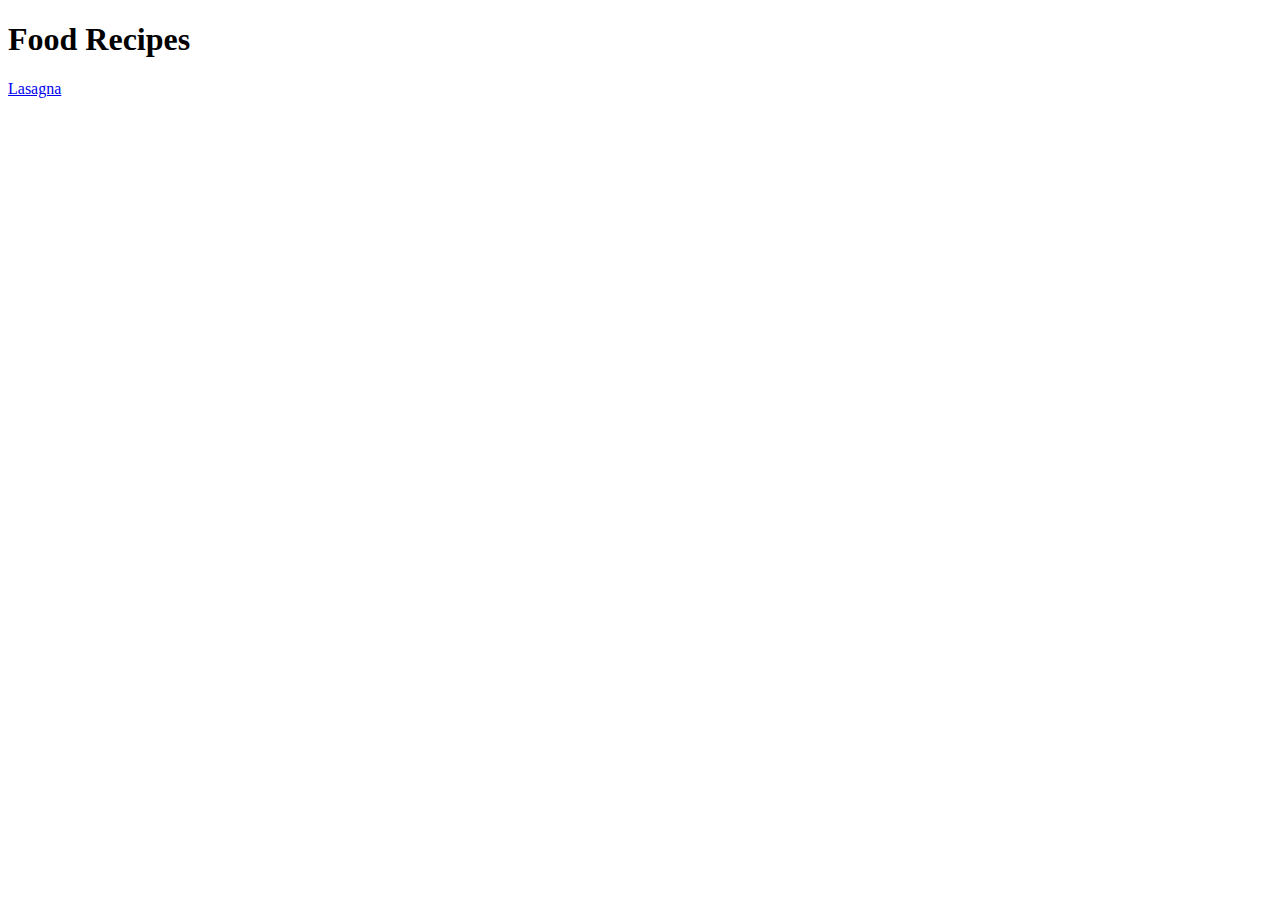
==== index.html @ 6eaa4002 "made a landing page" ====
<!DOCTYPE html>
<html lang="en">
<head>
    <meta charset="UTF-8">
    <meta name="viewport" content="width=device-width, initial-scale=1.0">
    <title>Document</title>
</head>
<body>
    <h1>
        Food Recipes
    </h1>

    <a href=""></a>

    <a href="recipes/lasagna.html"> Lasagna </a>
</body>
</html>
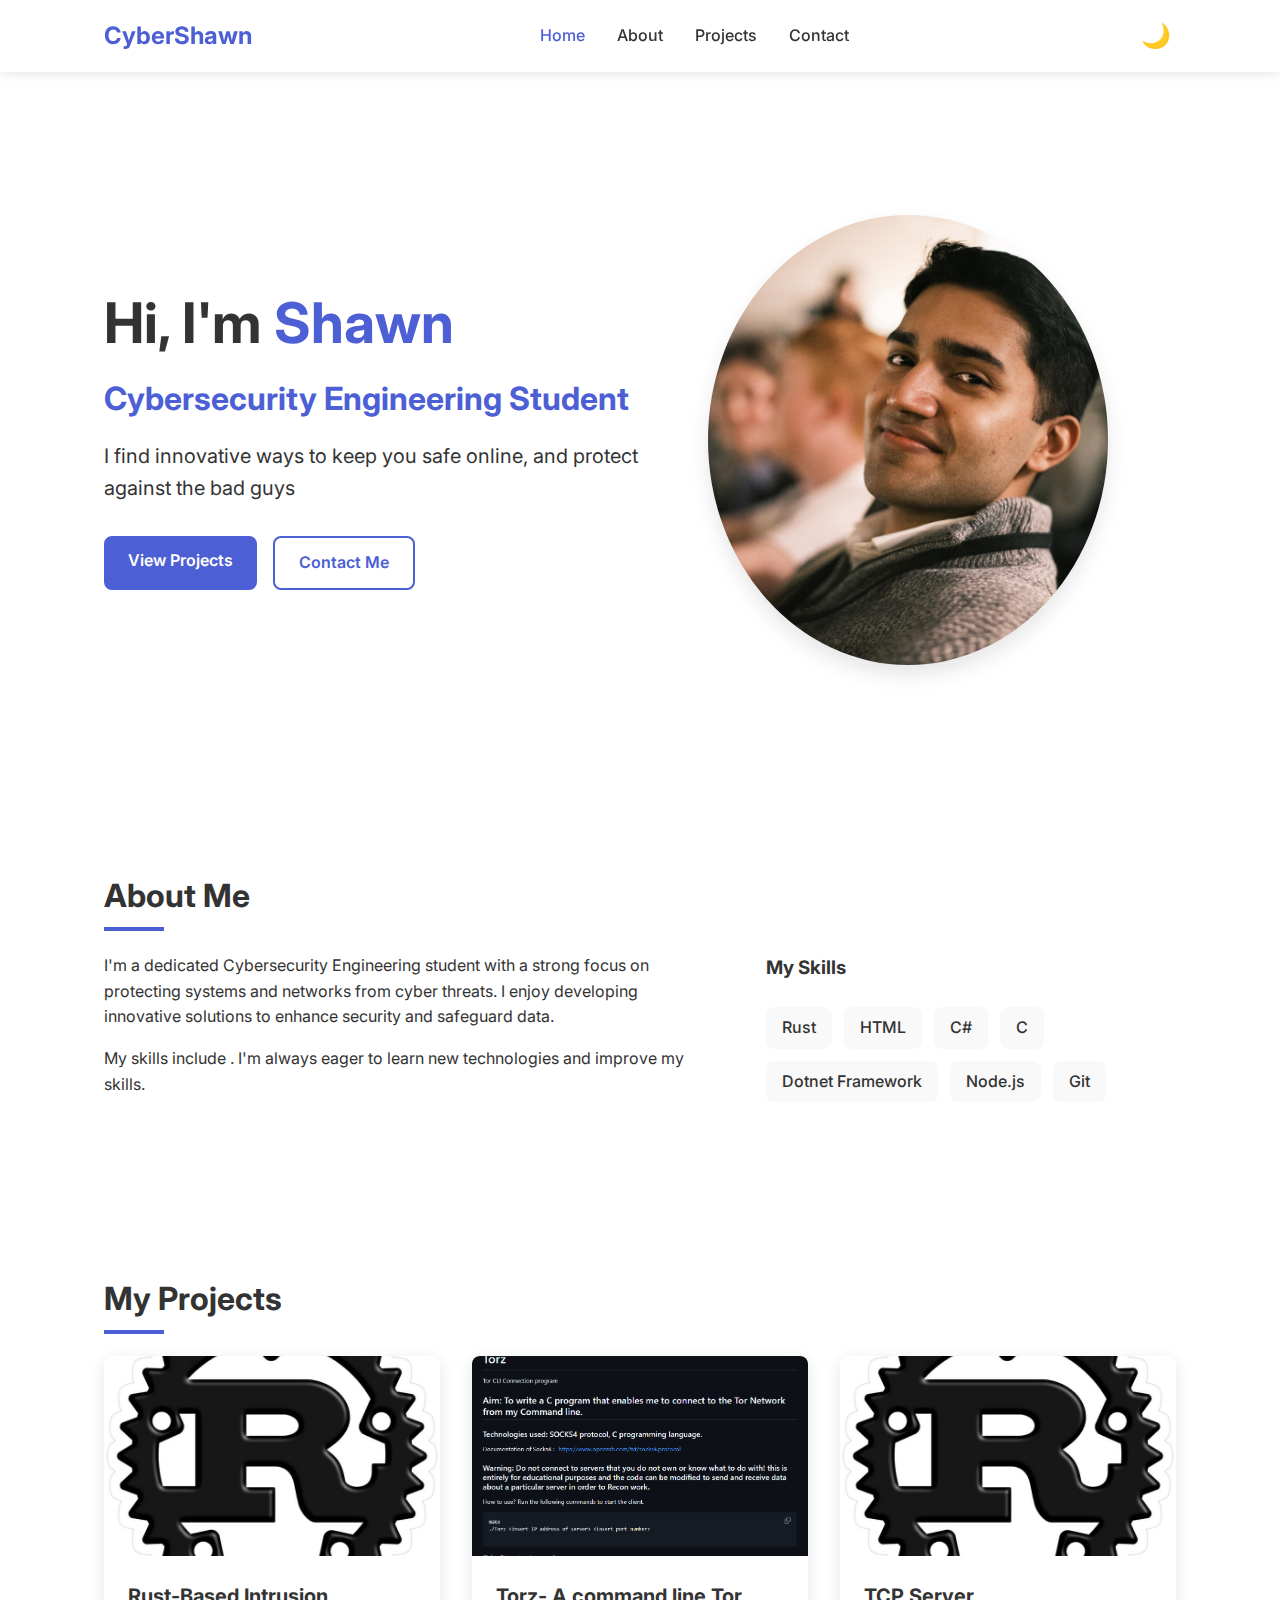
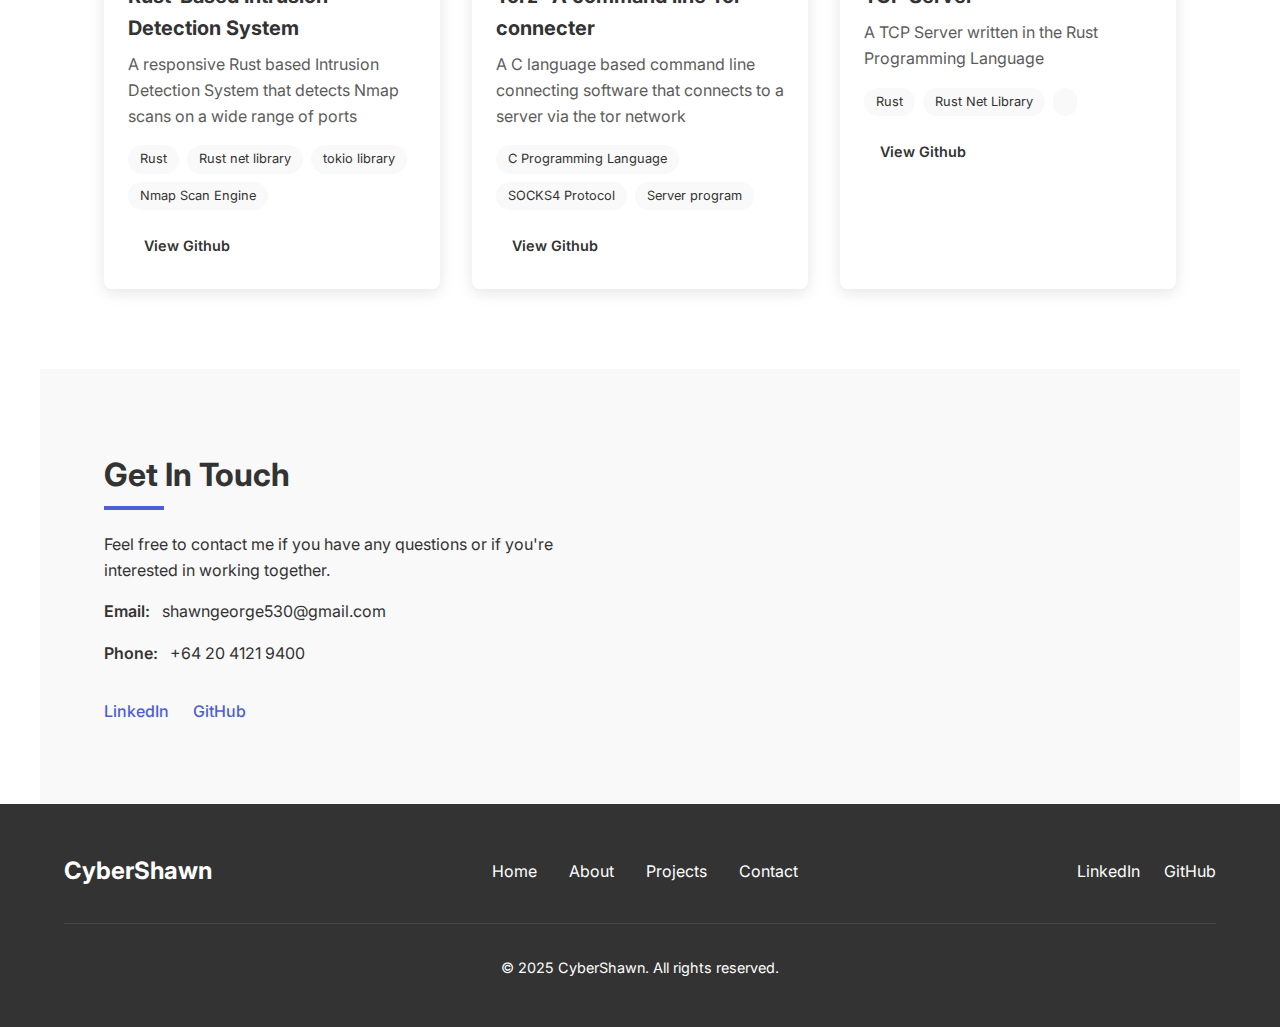
==== commit 7013f926: "personal website here boi" ====
--- a/index.html
+++ b/index.html
@@ -3,15 +3,179 @@
 <head>
     <meta charset="UTF-8">
     <meta name="viewport" content="width=device-width, initial-scale=1.0">
-    <title>Document</title>
+    <title>Personal Portfolio</title>
+    <link rel="stylesheet" href="https://fonts.googleapis.com/css2?family=Inter:wght@400;500;600;700&display=swap">
+    <link rel="stylesheet" href="styles.css">
 </head>
 <body>
-    <h1>
-        Food Recipes
-    </h1>
+    <header>
+        <nav>
+            <div class="logo">CyberShawn</div>
+            <ul class="nav-links">
+                <li><a href="#home" class="active">Home</a></li>
+                <li><a href="#about">About</a></li>
+                <li><a href="#projects">Projects</a></li>
+                <li><a href="#contact">Contact</a></li>
+            </ul>
+            <button id="theme-toggle" class="theme-toggle" aria-label="Toggle dark mode">
+                <span class="theme-toggle-icon">🌙</span>
+            </button>
+        </nav>
+    </header>
 
-    <a href=""></a>
+    <main>
+        <section id="home" class="hero">
+            <div class="hero-content">
+                <h1>Hi, I'm <span class="highlight">Shawn</span></h1>
+                <h2>Cybersecurity Engineering Student</h2>
+                <p>I find innovative ways to keep you safe online, and protect against the bad guys</p>
+                <div class="cta-buttons">
+                    <a href="#projects" class="btn primary-btn">View Projects</a>
+                    <a href="#contact" class="btn secondary-btn">Contact Me</a>
+                </div>
+            </div>
+            <div class="hero-image">
+                <img src="assets/profile.png" alt="Shawn's profile picture">
+            </div>
+        </section>
 
-    <a href="recipes/lasagna.html"> Lasagna </a>
+        <section id="about" class="about">
+            <h2 class="section-title">About Me</h2>
+            <div class="about-content">
+                <div class="about-text">
+                    <p>I'm a dedicated Cybersecurity Engineering student with a strong focus on protecting systems and networks from cyber threats. I enjoy developing innovative solutions to enhance security and safeguard data.</p>
+                    <p>My skills include . I'm always eager to learn new technologies and improve my skills.</p>
+                </div>
+                <div class="skills">
+                    <h3>My Skills</h3>
+                    <div class="skill-items">
+                        <div class="skill-item">Rust</div>
+                        <div class="skill-item">HTML</div>
+                        <div class="skill-item">C#</div>
+                        <div class="skill-item">C</div>
+                        <div class="skill-item">Dotnet Framework</div>
+                        <div class="skill-item">Node.js</div>
+                        <div class="skill-item">Git</div>
+                    </div>
+                </div>
+            </div>
+        </section>
+
+        <section id="projects" class="projects">
+            <h2 class="section-title">My Projects</h2>
+            <div class="project-grid">
+                <div class="project-card">
+                    <div class="project-image">
+                        <img src="assets/project1.jpg" alt="Project 1">
+                    </div>
+                    <h3>Rust-Based Intrusion Detection System</h3>
+                    <p>A responsive Rust based Intrusion Detection System that detects Nmap scans on a wide range of ports</p>
+                    <div class="project-tags">
+                        <span>Rust</span>
+                        <span>Rust net library</span>
+                        <span>tokio library</span>
+                        <span>Nmap Scan Engine</span>
+                    </div>
+                    <div class="project-links">
+                        <a href="https://github.com/ShawngM532/Rust-IDS" class="btn small-btn">View Github</a>
+                        <!--<a href="#" class="btn small-btn">Source Code</a>-->
+                    </div>
+                </div>
+                
+                <div class="project-card">
+                    <div class="project-image">
+                        <img src="assets/project2.png" alt="Project 2">
+                    </div>
+                    <h3>Torz- A command line Tor connecter</h3>
+                    <p>A C language based command line connecting software that connects to a server via the tor network</p>
+                    <div class="project-tags">
+                        <span>C Programming Language</span>
+                        <span>SOCKS4 Protocol</span>
+                        <span>Server program</span>
+                    </div>
+                    <div class="project-links">
+                        <a href="https://github.com/ShawngM532/Torz" class="btn small-btn">View Github</a>
+                        <!--a href="#" class="btn small-btn">Source Code</a>-->
+                    </div>
+                </div>
+                
+                <div class="project-card">
+                    <div class="project-image">
+                        <img src="assets/project3.jpg" alt="Project 3">
+                    </div>
+                    <h3>TCP Server</h3>
+                    <p>A TCP Server written in the Rust Programming Language</p>
+                    <div class="project-tags">
+                        <span>Rust</span>
+                        <span>Rust Net Library</span>
+                        <span></span>
+                    </div>
+                    <div class="project-links">
+                        <a href="https://github.com/ShawngM532/TCP_Server" class="btn small-btn">View Github</a>
+                        <!--<a href="#" class="btn small-btn">Source Code</a>-->
+                    </div>
+                </div>
+            </div>
+        </section>
+
+        <section id="contact" class="contact">
+            <h2 class="section-title">Get In Touch</h2>
+            <div class="contact-container">
+                <div class="contact-info">
+                    <p>Feel free to contact me if you have any questions or if you're interested in working together.</p>
+                    <div class="contact-item">
+                        <span class="contact-label">Email:</span>
+                        <a href="mailto:shawn@example.com">shawngeorge530@gmail.com</a>
+                    </div>
+                    <div class="contact-item">
+                        <span class="contact-label">Phone:</span>
+                        <a href="tel:+1234567890">+64 20 4121 9400</a>
+                    </div>
+                    <div class="social-links">
+                        <a href="https://www.linkedin.com/in/shawn-george-mathew-98a48b259/" class="social-link">LinkedIn</a>
+                        <a href="https://github.com/ShawngM532" class="social-link">GitHub</a>
+                        <!--<a href="#" class="social-link">Twitter</a>-->
+                    </div>
+                <!--
+                </div>
+                <form class="contact-form">
+                    <div class="form-group">
+                        <label for="name">Name</label>
+                        <input type="text" id="name" name="name" required>
+                    </div>
+                    <div class="form-group">
+                        <label for="email">Email</label>
+                        <input type="email" id="email" name="email" required>
+                    </div>
+                    <div class="form-group">
+                        <label for="message">Message</label>
+                        <textarea id="message" name="message" rows="5" required></textarea>
+                    </div>
+                    <button type="submit" class="btn primary-btn">Send Message</button>
+                </form>
+            </div>-->
+        </section>
+    </main>
+
+    <footer>
+        <div class="footer-content">
+            <div class="footer-logo">CyberShawn</div>
+            <div class="footer-links">
+                <a href="#home">Home</a>
+                <a href="#about">About</a>
+                <a href="#projects">Projects</a>
+                <a href="#contact">Contact</a>
+            </div>
+            <div class="footer-social">
+                <a href="https://www.linkedin.com/in/shawn-george-mathew-98a48b259/" class="social-icon">LinkedIn</a>
+                <a href="https://github.com/ShawngM532" class="social-icon" target="_blank">GitHub</a>
+                <!--<a href="#" class="social-icon">Twitter/X</a>-->
+            </div>
+        </div>
+        <div class="copyright">
+            <p>&copy; 2025 CyberShawn. All rights reserved.</p>
+        </div>
+    </footer>
+    <script src="script.js"></script>
 </body>
 </html>--- a/styles.css
+++ b/styles.css
@@ -0,0 +1,486 @@
+/* Base styles */
+:root {
+    --primary-color: #4C5FD5;
+    --secondary-color: #333333;
+    --accent-color: #FFD700;
+    --text-color: #333333;
+    --bg-color: #FFFFFF;
+    --light-bg: #F9F9F9;
+    --card-bg: #FFFFFF;
+    --border-radius: 8px;
+    --shadow-color: rgba(0, 0, 0, 0.1);
+}
+
+[data-theme="dark"] {
+    --primary-color: #738AFF;
+    --secondary-color: #121212;
+    --text-color: #E0E0E0;
+    --bg-color: #121212;
+    --light-bg: #1E1E1E;
+    --card-bg: #1E1E1E;
+    --shadow-color: rgba(0, 0, 0, 0.3);
+}
+
+* {
+    margin: 0;
+    padding: 0;
+    box-sizing: border-box;
+}
+
+body {
+    font-family: 'Inter', sans-serif;
+    color: var(--text-color);
+    background-color: var(--bg-color);
+    line-height: 1.6;
+    transition: background-color 0.3s, color 0.3s;
+}
+
+a {
+    text-decoration: none;
+    color: inherit;
+}
+
+ul {
+    list-style: none;
+}
+
+/* Header and Navigation */
+header {
+    position: fixed;
+    top: 0;
+    left: 0;
+    width: 100%;
+    background-color: var(--bg-color);
+    box-shadow: 0 2px 10px var(--shadow-color);
+    z-index: 1000;
+}
+
+nav {
+    display: flex;
+    justify-content: space-between;
+    align-items: center;
+    padding: 1rem 5%;
+    max-width: 1200px;
+    margin: 0 auto;
+}
+
+.logo {
+    font-size: 1.5rem;
+    font-weight: 700;
+    color: var(--primary-color);
+}
+
+.nav-links {
+    display: flex;
+    gap: 2rem;
+}
+
+.nav-links a {
+    font-weight: 500;
+    transition: color 0.3s;
+    padding: 0.5rem 0;
+}
+
+.nav-links a:hover, .nav-links a.active {
+    color: var(--primary-color);
+}
+
+/* Main content */
+main {
+    margin-top: 70px;
+}
+
+section {
+    padding: 5rem 5%;
+    max-width: 1200px;
+    margin: 0 auto;
+}
+
+.section-title {
+    font-size: 2rem;
+    margin-bottom: 2rem;
+    position: relative;
+    display: inline-block;
+}
+
+.section-title::after {
+    content: '';
+    position: absolute;
+    bottom: -10px;
+    left: 0;
+    width: 60px;
+    height: 4px;
+    background-color: var(--primary-color);
+}
+
+/* Hero section */
+.hero {
+    display: flex;
+    align-items: center;
+    justify-content: space-between;
+    min-height: 80vh;
+    padding-top: 100px;
+}
+
+.hero-content {
+    flex: 1;
+}
+
+.hero h1 {
+    font-size: 3.5rem;
+    line-height: 1.2;
+    margin-bottom: 1rem;
+}
+
+.hero h2 {
+    font-size: 2rem;
+    color: var(--primary-color);
+    margin-bottom: 1rem;
+}
+
+.hero p {
+    font-size: 1.25rem;
+    margin-bottom: 2rem;
+}
+
+.highlight {
+    color: var(--primary-color);
+}
+
+.hero-image {
+    flex: 1;
+    display: flex;
+    justify-content: center;
+}
+
+.hero-image img {
+    max-width: 100%;
+    height: auto;
+    border-radius: 70%;
+    box-shadow: 0 10px 20px rgba(0, 0, 0, 0.1);
+    object-fit: cover;
+    width: 400px; /* Adjust the width as needed */
+    height: 450px; /* Adjust the height as needed to create an ellipse */
+}
+
+
+/* Buttons */
+.btn {
+    display: inline-block;
+    padding: 0.75rem 1.5rem;
+    border-radius: var(--border-radius);
+    font-weight: 600;
+    transition: all 0.3s;
+    cursor: pointer;
+}
+
+.primary-btn {
+    background-color: var(--primary-color);
+    color: white;
+}
+
+.primary-btn:hover {
+    background-color: #3a4db3;
+    transform: translateY(-2px);
+}
+
+.secondary-btn {
+    border: 2px solid var(--primary-color);
+    color: var(--primary-color);
+}
+
+.secondary-btn:hover {
+    background-color: #eef0ff;
+    transform: translateY(-2px);
+}
+
+.small-btn {
+    padding: 0.5rem 1rem;
+    font-size: 0.9rem;
+}
+
+.cta-buttons {
+    display: flex;
+    gap: 1rem;
+}
+
+/* About section */
+.about-content {
+    display: grid;
+    grid-template-columns: 3fr 2fr;
+    gap: 3rem;
+}
+
+.about-text p {
+    margin-bottom: 1rem;
+}
+
+.skills h3 {
+    margin-bottom: 1.5rem;
+}
+
+.skill-items {
+    display: flex;
+    flex-wrap: wrap;
+    gap: 0.75rem;
+}
+
+.skill-item {
+    background-color: var(--light-bg);
+    padding: 0.5rem 1rem;
+    border-radius: var(--border-radius);
+    font-weight: 500;
+}
+
+/* Projects section */
+.project-grid {
+    display: grid;
+    grid-template-columns: repeat(auto-fill, minmax(300px, 1fr));
+    gap: 2rem;
+}
+
+.project-card {
+    background-color: var(--card-bg);
+    border-radius: var(--border-radius);
+    overflow: hidden;
+    box-shadow: 0 4px 15px var(--shadow-color);
+    transition: transform 0.3s;
+}
+
+.project-card:hover {
+    transform: translateY(-5px);
+}
+
+.project-image {
+    height: 200px;
+    overflow: hidden;
+}
+
+.project-image img {
+    width: 100%;
+    height: 100%;
+    object-fit: cover;
+}
+
+.project-card h3 {
+    padding: 1.5rem 1.5rem 0.5rem;
+    font-size: 1.25rem;
+}
+
+.project-card p {
+    padding: 0 1.5rem;
+    color: var(--text-color);
+    opacity: 0.8;
+}
+
+.project-tags {
+    display: flex;
+    flex-wrap: wrap;
+    gap: 0.5rem;
+    padding: 1rem 1.5rem;
+}
+
+.project-tags span {
+    background-color: var(--light-bg);
+    color: var(--text-color);
+    padding: 0.25rem 0.75rem;
+    border-radius: 20px;
+    font-size: 0.8rem;
+}
+
+.project-links {
+    display: flex;
+    padding: 0 1.5rem 1.5rem;
+    gap: 1rem;
+}
+
+/* Contact section */
+.contact {
+    background-color: var(--light-bg);
+}
+
+.contact-container {
+    display: grid;
+    grid-template-columns: 1fr 1fr;
+    gap: 3rem;
+}
+
+.contact-item {
+    margin: 1rem 0;
+}
+
+.contact-label {
+    font-weight: 600;
+    margin-right: 0.5rem;
+}
+
+.social-links {
+    display: flex;
+    gap: 1.5rem;
+    margin-top: 2rem;
+}
+
+.social-link {
+    color: var(--primary-color);
+    font-weight: 500;
+}
+
+.social-link:hover {
+    text-decoration: underline;
+}
+
+.contact-form {
+    background-color: var(--card-bg);
+    padding: 2rem;
+    border-radius: var(--border-radius);
+    box-shadow: 0 4px 15px rgba(0, 0, 0, 0.05);
+}
+
+.form-group {
+    margin-bottom: 1.5rem;
+}
+
+.form-group label {
+    display: block;
+    margin-bottom: 0.5rem;
+    font-weight: 500;
+}
+
+.form-group input, .form-group textarea {
+    width: 100%;
+    padding: 0.75rem;
+    background-color: var(--bg-color);
+    color: var(--text-color);
+    border: 1px solid rgba(128, 128, 128, 0.3);
+    border-radius: var(--border-radius);
+    font-family: inherit;
+    font-size: 1rem;
+}
+
+.form-group input:focus, .form-group textarea:focus {
+    outline: none;
+    border-color: var(--primary-color);
+}
+
+/* Footer */
+footer {
+    background-color: var(--secondary-color);
+    color: white;
+    padding: 3rem 5%;
+}
+
+.footer-content {
+    display: flex;
+    justify-content: space-between;
+    align-items: center;
+    max-width: 1200px;
+    margin: 0 auto;
+    padding-bottom: 2rem;
+}
+
+.footer-logo {
+    font-size: 1.5rem;
+    font-weight: 700;
+}
+
+.footer-links {
+    display: flex;
+    gap: 2rem;
+}
+
+.footer-links a:hover {
+    color: var(--primary-color);
+}
+
+.footer-social {
+    display: flex;
+    gap: 1.5rem;
+}
+
+.copyright {
+    text-align: center;
+    padding-top: 2rem;
+    border-top: 1px solid rgba(255, 255, 255, 0.1);
+    max-width: 1200px;
+    margin: 0 auto;
+    font-size: 0.9rem;
+}
+
+/* Theme toggle button */
+.theme-toggle {
+    background: transparent;
+    border: none;
+    cursor: pointer;
+    font-size: 1.5rem;
+    display: flex;
+    align-items: center;
+    justify-content: center;
+    width: 40px;
+    height: 40px;
+    border-radius: 50%;
+    transition: background-color 0.3s;
+}
+
+.theme-toggle:hover {
+    background-color: var(--light-bg);
+}
+
+/* Responsive styles */
+@media (max-width: 900px) {
+    .hero {
+        flex-direction: column;
+        text-align: center;
+        gap: 2rem;
+    }
+    
+    .hero-content {
+        order: 2;
+    }
+    
+    .hero-image {
+        order: 1;
+    }
+    
+    .cta-buttons {
+        justify-content: center;
+    }
+    
+    .about-content, .contact-container {
+        grid-template-columns: 1fr;
+    }
+    
+    .section-title::after {
+        left: 50%;
+        transform: translateX(-50%);
+    }
+    
+    .section-title, section {
+        text-align: center;
+    }
+}
+
+@media (max-width: 700px) {
+    .footer-content {
+        flex-direction: column;
+        gap: 1.5rem;
+    }
+    
+    nav {
+        flex-direction: column;
+        padding: 1rem;
+        gap: 1rem;
+    }
+    
+    .nav-links {
+        width: 100%;
+        justify-content: space-between;
+    }
+    
+    .hero h1 {
+        font-size: 2.5rem;
+    }
+    
+    .hero h2 {
+        font-size: 1.5rem;
+    }
+}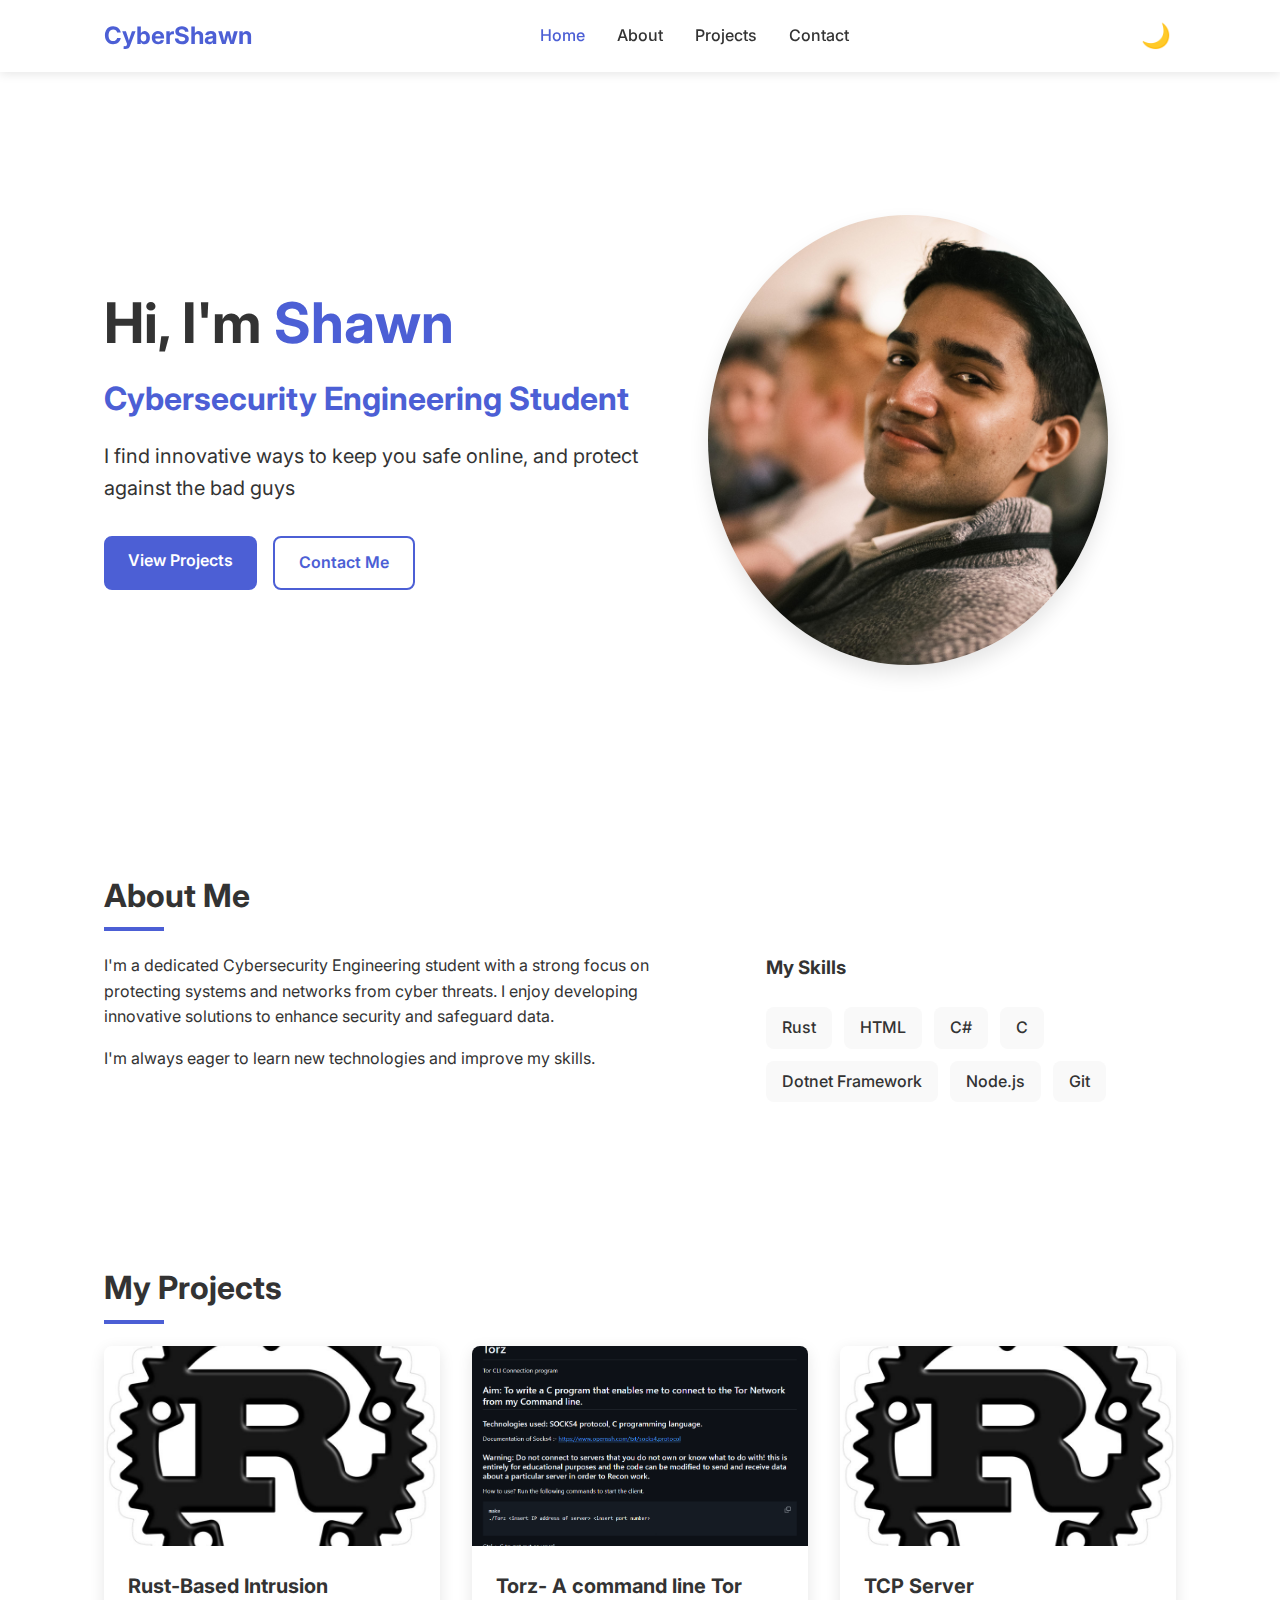
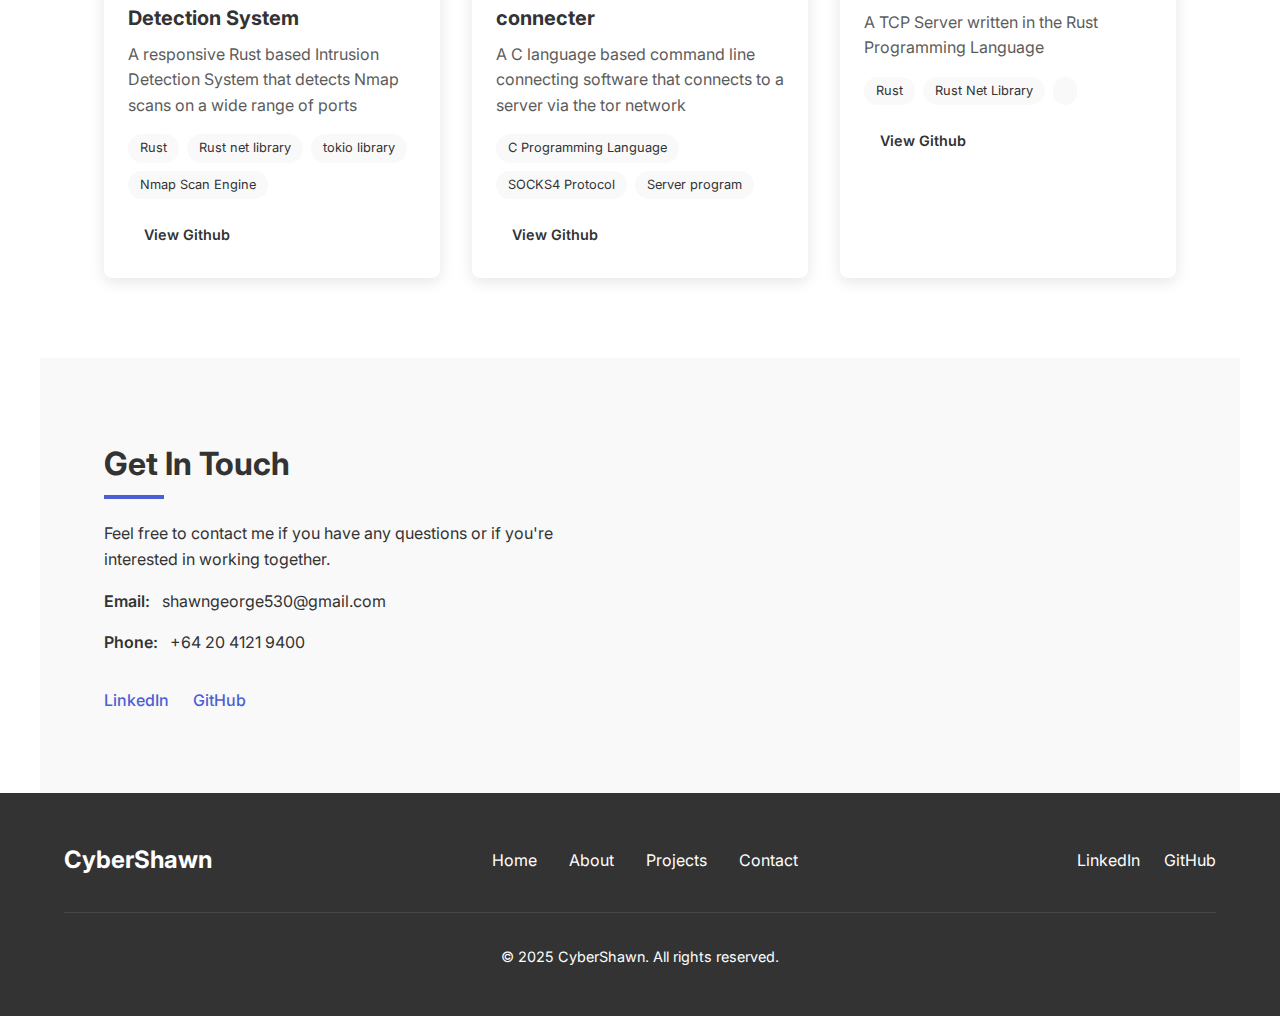
==== commit 8ed3a783: "changed index.html sentence mistake" ====
--- a/index.html
+++ b/index.html
@@ -44,7 +44,7 @@
             <div class="about-content">
                 <div class="about-text">
                     <p>I'm a dedicated Cybersecurity Engineering student with a strong focus on protecting systems and networks from cyber threats. I enjoy developing innovative solutions to enhance security and safeguard data.</p>
-                    <p>My skills include . I'm always eager to learn new technologies and improve my skills.</p>
+                    <p>I'm always eager to learn new technologies and improve my skills.</p>
                 </div>
                 <div class="skills">
                     <h3>My Skills</h3>
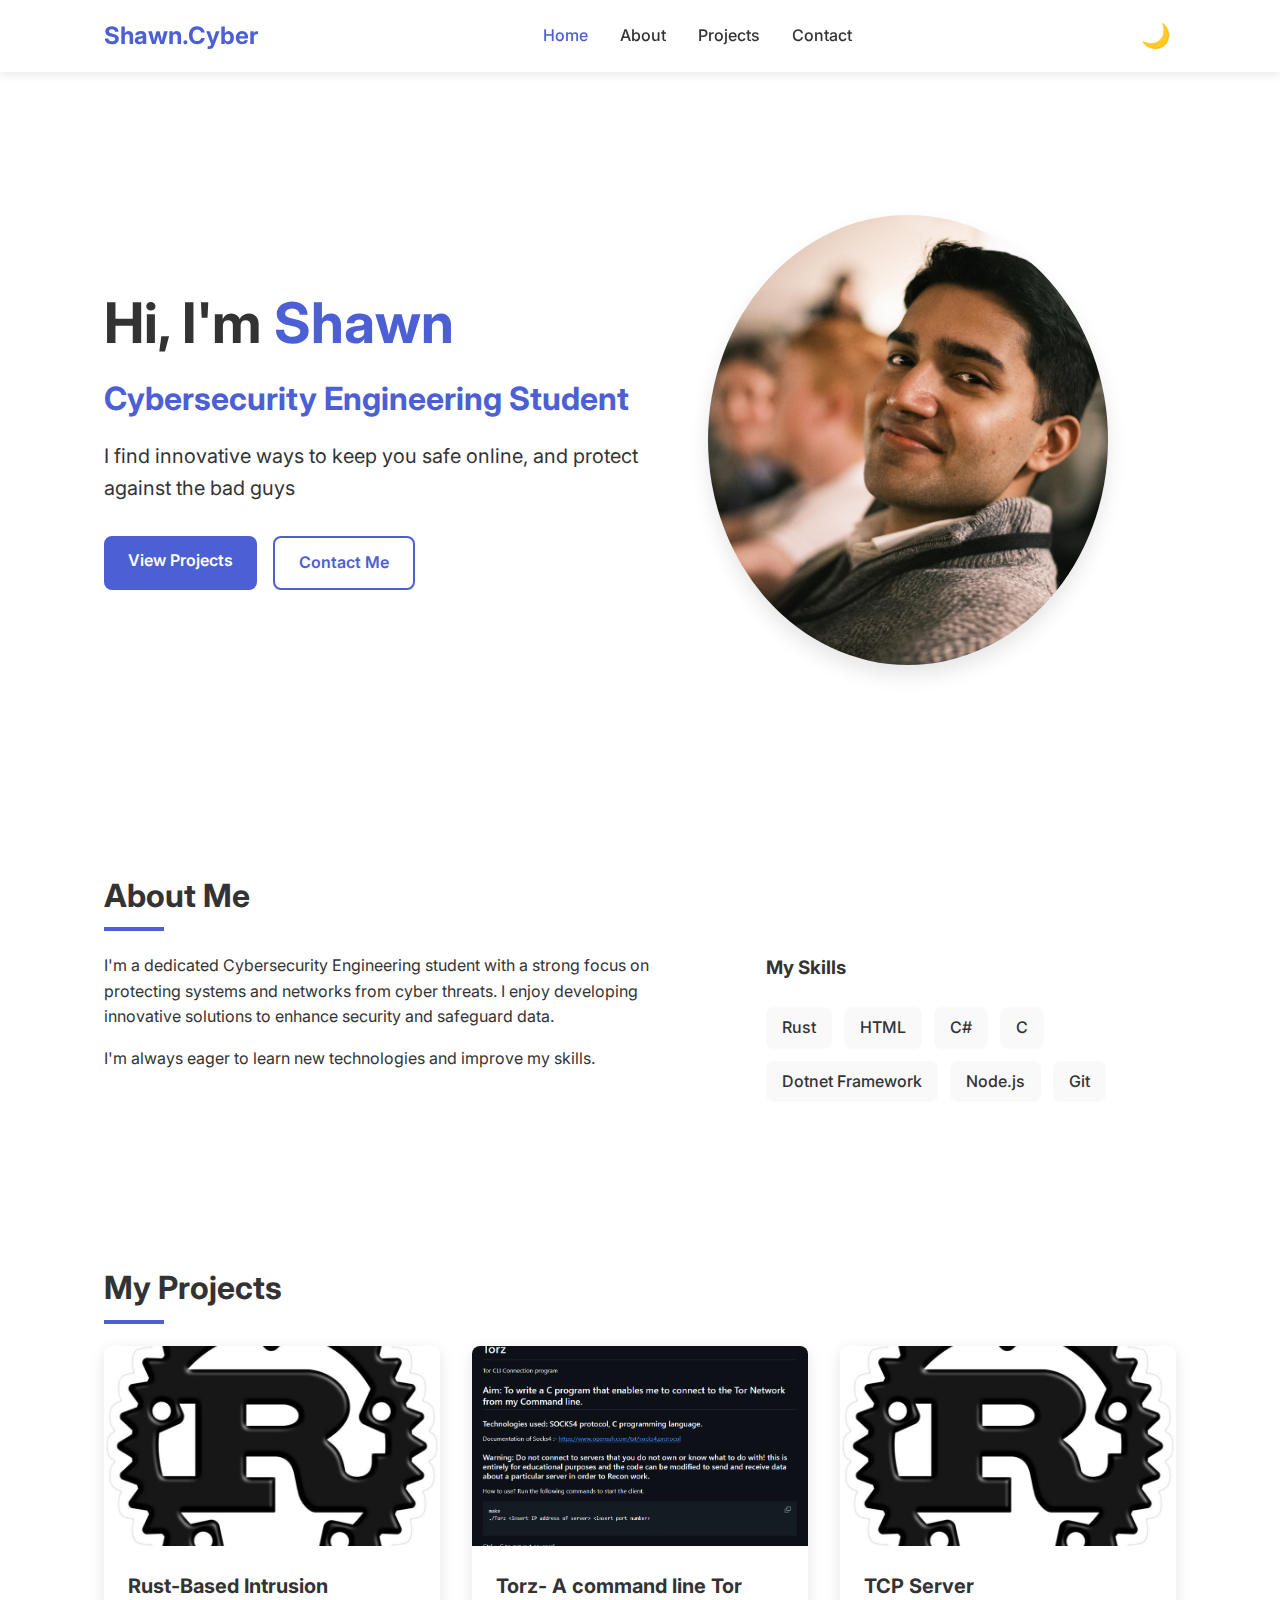
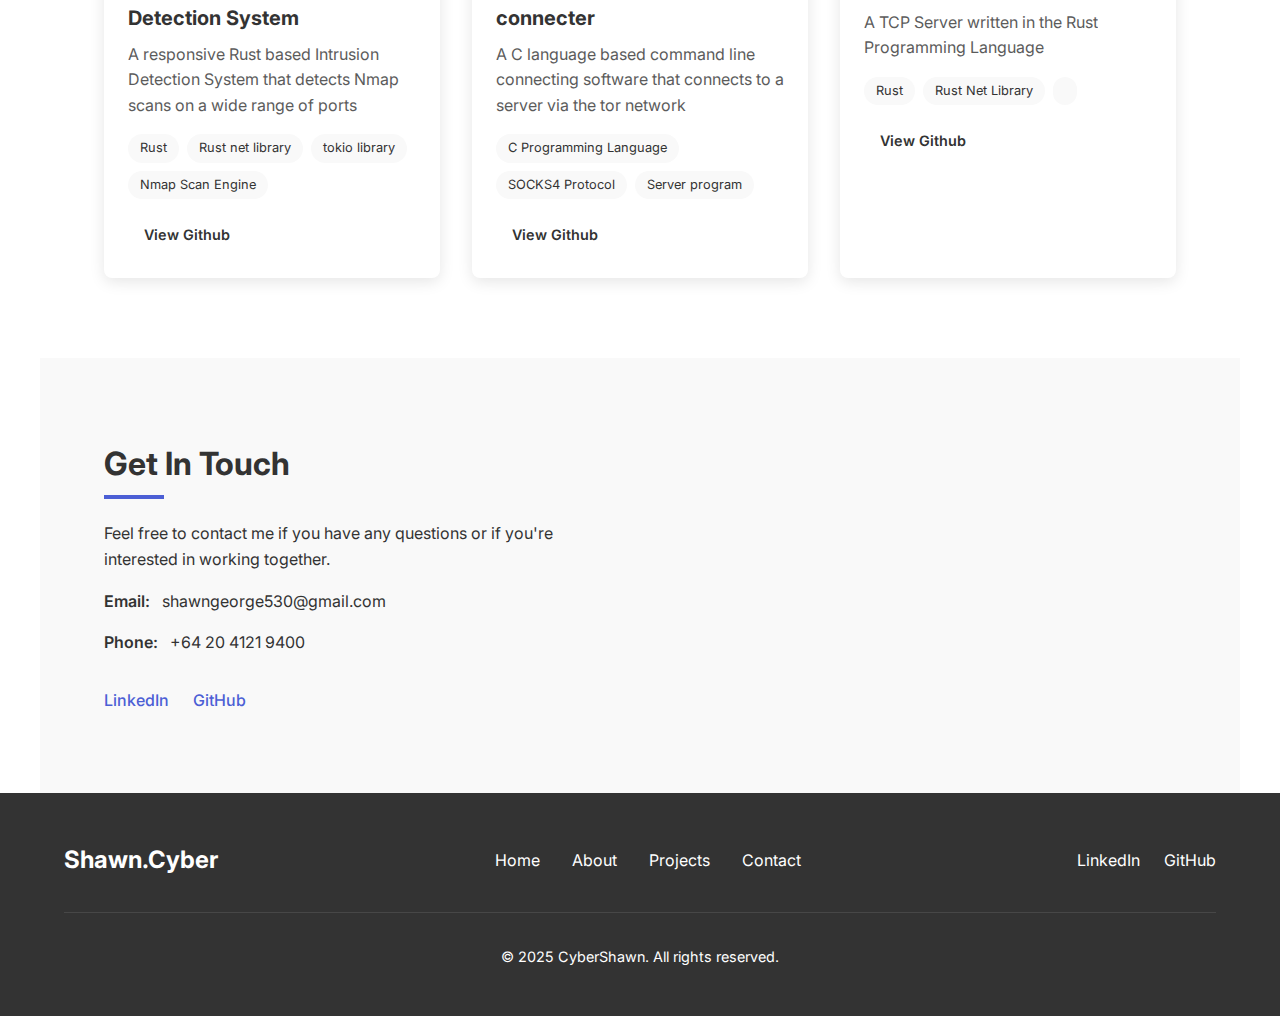
==== commit 8511ee88: "Changed CyberShawn to Shawn.Cyber" ====
--- a/index.html
+++ b/index.html
@@ -10,7 +10,7 @@
 <body>
     <header>
         <nav>
-            <div class="logo">CyberShawn</div>
+            <div class="logo">Shawn.Cyber</div>
             <ul class="nav-links">
                 <li><a href="#home" class="active">Home</a></li>
                 <li><a href="#about">About</a></li>
@@ -159,7 +159,7 @@
 
     <footer>
         <div class="footer-content">
-            <div class="footer-logo">CyberShawn</div>
+            <div class="footer-logo">Shawn.Cyber</div>
             <div class="footer-links">
                 <a href="#home">Home</a>
                 <a href="#about">About</a>
@@ -178,4 +178,4 @@
     </footer>
     <script src="script.js"></script>
 </body>
-</html>+</html>
